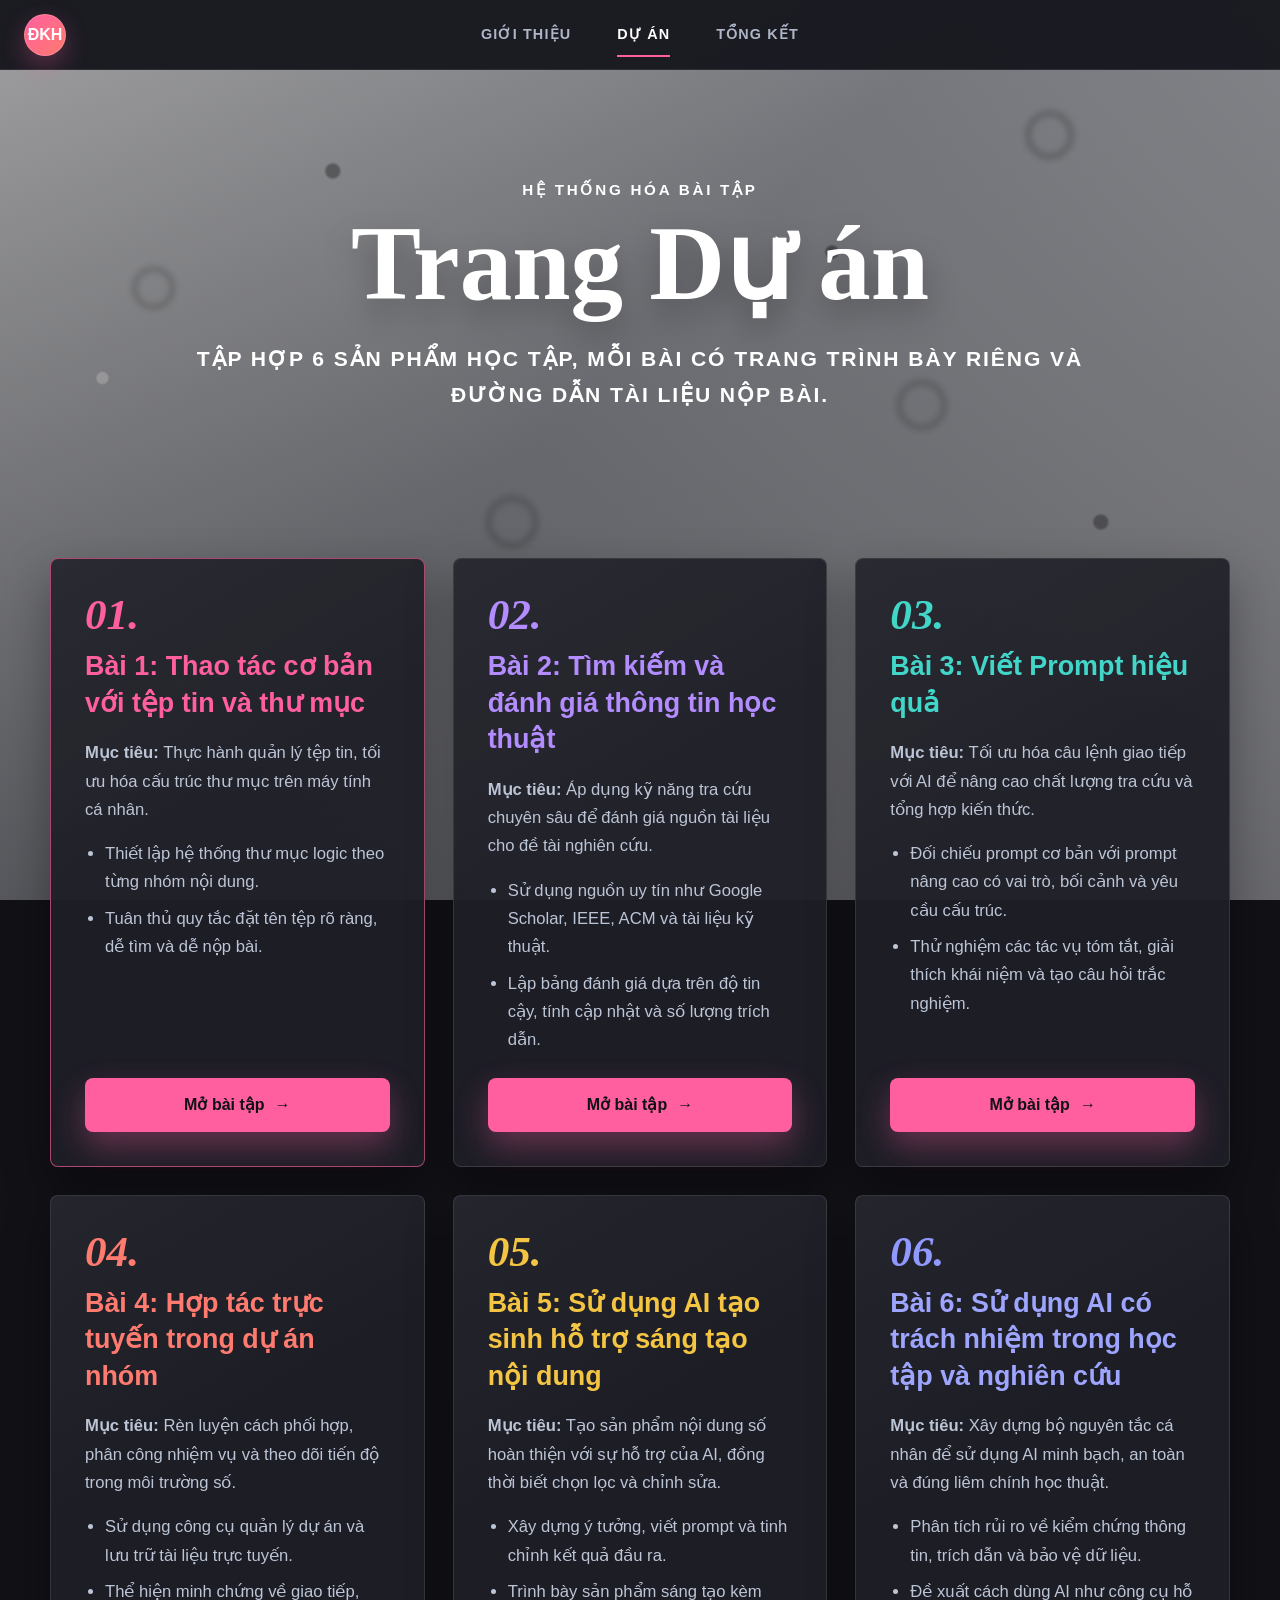
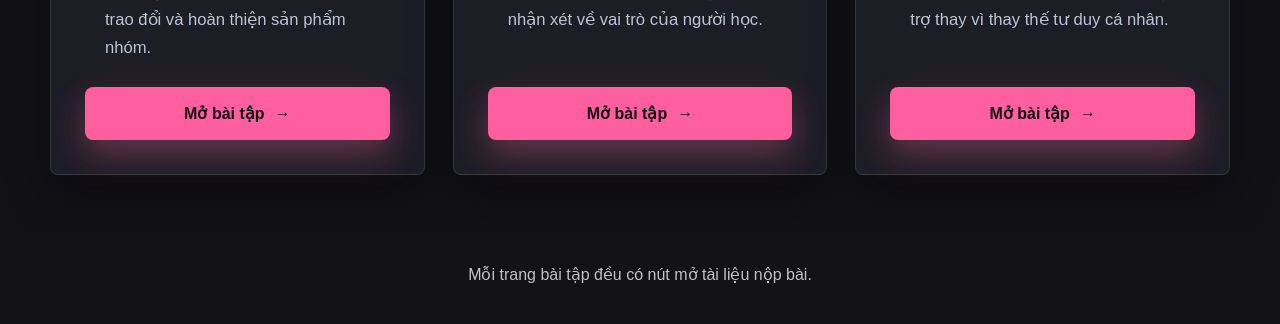
==== projects.html @ 490642c5 "Add portfolio site with pages, styles, and scripts Add a complete portfolio website: index, projects" ====
<!DOCTYPE html>
<html lang="vi">
  <head>
    <meta charset="UTF-8" />
    <meta name="viewport" content="width=device-width, initial-scale=1.0" />
    <title>Dự án | Đào Khánh Huyền</title>
    <link rel="stylesheet" href="assets/styles.css" />
  </head>
  <body>
    <nav class="site-nav" aria-label="Điều hướng chính">
      <a class="brand" href="index.html" aria-label="Trang giới thiệu">ĐKH</a>
      <button class="nav-toggle" type="button" aria-label="Mở menu" aria-expanded="false">☰</button>
      <div class="nav-links">
        <a href="index.html">Giới thiệu</a>
        <a class="active" href="projects.html">Dự án</a>
        <a href="summary.html">Tổng kết</a>
      </div>
    </nav>

    <header class="hero compact page-shell">
      <p class="eyebrow">Hệ thống hóa bài tập</p>
      <h1 class="page-title">Trang Dự án</h1>
      <p class="subtitle">Tập hợp 6 sản phẩm học tập, mỗi bài có trang trình bày riêng và đường dẫn tài liệu nộp bài.</p>
    </header>

    <main class="section page-shell">
      <div class="project-grid">
        <article class="project-card">
          <div>
            <span class="number">01.</span>
            <h2>Bài 1: Thao tác cơ bản với tệp tin và thư mục</h2>
            <p><strong>Mục tiêu:</strong> Thực hành quản lý tệp tin, tối ưu hóa cấu trúc thư mục trên máy tính cá nhân.</p>
            <ul>
              <li>Thiết lập hệ thống thư mục logic theo từng nhóm nội dung.</li>
              <li>Tuân thủ quy tắc đặt tên tệp rõ ràng, dễ tìm và dễ nộp bài.</li>
            </ul>
          </div>
          <div class="card-action">
            <a class="button" href="assignments/bai-1.html">Mở bài tập <span aria-hidden="true">→</span></a>
          </div>
        </article>

        <article class="project-card">
          <div>
            <span class="number">02.</span>
            <h2>Bài 2: Tìm kiếm và đánh giá thông tin học thuật</h2>
            <p><strong>Mục tiêu:</strong> Áp dụng kỹ năng tra cứu chuyên sâu để đánh giá nguồn tài liệu cho đề tài nghiên cứu.</p>
            <ul>
              <li>Sử dụng nguồn uy tín như Google Scholar, IEEE, ACM và tài liệu kỹ thuật.</li>
              <li>Lập bảng đánh giá dựa trên độ tin cậy, tính cập nhật và số lượng trích dẫn.</li>
            </ul>
          </div>
          <div class="card-action">
            <a class="button" href="assignments/bai-2.html">Mở bài tập <span aria-hidden="true">→</span></a>
          </div>
        </article>

        <article class="project-card">
          <div>
            <span class="number">03.</span>
            <h2>Bài 3: Viết Prompt hiệu quả</h2>
            <p><strong>Mục tiêu:</strong> Tối ưu hóa câu lệnh giao tiếp với AI để nâng cao chất lượng tra cứu và tổng hợp kiến thức.</p>
            <ul>
              <li>Đối chiếu prompt cơ bản với prompt nâng cao có vai trò, bối cảnh và yêu cầu cấu trúc.</li>
              <li>Thử nghiệm các tác vụ tóm tắt, giải thích khái niệm và tạo câu hỏi trắc nghiệm.</li>
            </ul>
          </div>
          <div class="card-action">
            <a class="button" href="assignments/bai-3.html">Mở bài tập <span aria-hidden="true">→</span></a>
          </div>
        </article>

        <article class="project-card">
          <div>
            <span class="number">04.</span>
            <h2>Bài 4: Hợp tác trực tuyến trong dự án nhóm</h2>
            <p><strong>Mục tiêu:</strong> Rèn luyện cách phối hợp, phân công nhiệm vụ và theo dõi tiến độ trong môi trường số.</p>
            <ul>
              <li>Sử dụng công cụ quản lý dự án và lưu trữ tài liệu trực tuyến.</li>
              <li>Thể hiện minh chứng về giao tiếp, trao đổi và hoàn thiện sản phẩm nhóm.</li>
            </ul>
          </div>
          <div class="card-action">
            <a class="button" href="assignments/bai-4.html">Mở bài tập <span aria-hidden="true">→</span></a>
          </div>
        </article>

        <article class="project-card">
          <div>
            <span class="number">05.</span>
            <h2>Bài 5: Sử dụng AI tạo sinh hỗ trợ sáng tạo nội dung</h2>
            <p><strong>Mục tiêu:</strong> Tạo sản phẩm nội dung số hoàn thiện với sự hỗ trợ của AI, đồng thời biết chọn lọc và chỉnh sửa.</p>
            <ul>
              <li>Xây dựng ý tưởng, viết prompt và tinh chỉnh kết quả đầu ra.</li>
              <li>Trình bày sản phẩm sáng tạo kèm nhận xét về vai trò của người học.</li>
            </ul>
          </div>
          <div class="card-action">
            <a class="button" href="assignments/bai-5.html">Mở bài tập <span aria-hidden="true">→</span></a>
          </div>
        </article>

        <article class="project-card">
          <div>
            <span class="number">06.</span>
            <h2>Bài 6: Sử dụng AI có trách nhiệm trong học tập và nghiên cứu</h2>
            <p><strong>Mục tiêu:</strong> Xây dựng bộ nguyên tắc cá nhân để sử dụng AI minh bạch, an toàn và đúng liêm chính học thuật.</p>
            <ul>
              <li>Phân tích rủi ro về kiểm chứng thông tin, trích dẫn và bảo vệ dữ liệu.</li>
              <li>Đề xuất cách dùng AI như công cụ hỗ trợ thay vì thay thế tư duy cá nhân.</li>
            </ul>
          </div>
          <div class="card-action">
            <a class="button" href="assignments/bai-6.html">Mở bài tập <span aria-hidden="true">→</span></a>
          </div>
        </article>
      </div>
    </main>

    <p class="footer-note">Mỗi trang bài tập đều có nút mở tài liệu nộp bài.</p>
    <script src="assets/script.js"></script>
  </body>
</html>
---- assets/styles.css ----
:root {
  --bg: #17171d;
  --panel: rgba(31, 31, 39, 0.94);
  --panel-soft: rgba(255, 255, 255, 0.08);
  --ink: #f7f2f7;
  --muted: #bcc5d6;
  --muted-2: #8f99ad;
  --rose: #ff5f9f;
  --rose-strong: #ff2f82;
  --coral: #ff7a6f;
  --teal: #42d6c9;
  --amber: #f4c542;
  --violet: #b38cff;
  --line: rgba(255, 255, 255, 0.14);
  --shadow: 0 24px 70px rgba(0, 0, 0, 0.34);
  --radius: 8px;
  --max: 1180px;
}

* {
  box-sizing: border-box;
}

html {
  scroll-behavior: smooth;
}

body {
  min-height: 100vh;
  margin: 0;
  font-family: "Inter", "Segoe UI", Arial, sans-serif;
  color: var(--ink);
  background: #111116;
  line-height: 1.7;
}

body::before,
body::after {
  position: fixed;
  inset: 0;
  z-index: -2;
  content: "";
  pointer-events: none;
}

body::before {
  background:
    linear-gradient(rgba(20, 20, 25, 0.22), rgba(20, 20, 25, 0.5)),
    radial-gradient(circle at 8% 42%, rgba(255, 255, 255, 0.52) 0 5px, transparent 7px),
    radial-gradient(circle at 26% 19%, rgba(0, 0, 0, 0.35) 0 6px, transparent 9px),
    radial-gradient(circle at 65% 28%, rgba(0, 0, 0, 0.42) 0 5px, transparent 8px),
    radial-gradient(circle at 86% 58%, rgba(0, 0, 0, 0.34) 0 6px, transparent 9px),
    radial-gradient(circle at 14% 76%, rgba(255, 255, 255, 0.4) 0 4px, transparent 7px),
    linear-gradient(135deg, #c8c8c8 0%, #96989d 45%, #bdbec1 100%);
  filter: grayscale(0.08);
}

body::after {
  z-index: -1;
  background:
    radial-gradient(circle at 12% 32%, transparent 0 16px, rgba(0, 0, 0, 0.28) 17px 21px, transparent 22px),
    radial-gradient(circle at 40% 58%, transparent 0 20px, rgba(0, 0, 0, 0.24) 21px 26px, transparent 27px),
    radial-gradient(circle at 72% 45%, transparent 0 19px, rgba(0, 0, 0, 0.24) 20px 25px, transparent 26px),
    radial-gradient(circle at 82% 15%, transparent 0 18px, rgba(0, 0, 0, 0.28) 19px 24px, transparent 25px);
  filter: blur(3px);
  opacity: 0.72;
}

a {
  color: inherit;
  text-decoration: none;
}

img {
  display: block;
  max-width: 100%;
}

.site-nav {
  position: sticky;
  top: 0;
  z-index: 20;
  display: flex;
  align-items: center;
  justify-content: center;
  min-height: 70px;
  padding: 0 24px;
  background: rgba(25, 25, 32, 0.98);
  border-bottom: 1px solid rgba(255, 255, 255, 0.08);
  backdrop-filter: blur(16px);
}

.brand {
  position: absolute;
  left: 24px;
  display: inline-grid;
  place-items: center;
  width: 42px;
  height: 42px;
  border: 1px solid rgba(255, 255, 255, 0.18);
  border-radius: 50%;
  color: #fff;
  font-weight: 900;
  letter-spacing: 0;
  background: linear-gradient(135deg, var(--rose), var(--coral));
  box-shadow: 0 10px 24px rgba(255, 95, 159, 0.28);
}

.nav-links {
  display: flex;
  align-items: center;
  justify-content: center;
  gap: clamp(20px, 4vw, 46px);
}

.nav-links a {
  position: relative;
  color: #aeb6c8;
  font-size: 0.9rem;
  font-weight: 800;
  letter-spacing: 0.08em;
  text-transform: uppercase;
}

.nav-links a::after {
  position: absolute;
  right: 0;
  bottom: -10px;
  left: 0;
  height: 2px;
  content: "";
  background: var(--rose);
  transform: scaleX(0);
  transform-origin: center;
  transition: transform 180ms ease;
}

.nav-links a:hover,
.nav-links a.active {
  color: #fff;
}

.nav-links a:hover::after,
.nav-links a.active::after {
  transform: scaleX(1);
}

.nav-toggle {
  position: absolute;
  right: 16px;
  display: none;
  width: 42px;
  height: 42px;
  border: 1px solid rgba(255, 255, 255, 0.14);
  border-radius: var(--radius);
  color: #fff;
  background: rgba(255, 255, 255, 0.08);
  cursor: pointer;
}

.page-shell {
  width: min(var(--max), calc(100% - 40px));
  margin: 0 auto;
}

.hero {
  display: grid;
  min-height: calc(100vh - 70px);
  align-content: center;
  padding: 74px 0 44px;
  text-align: center;
}

.hero.compact {
  min-height: 430px;
  padding-top: 64px;
}

.eyebrow {
  margin: 0 0 12px;
  color: #fff;
  font-size: 0.95rem;
  font-weight: 900;
  letter-spacing: 0.18em;
  text-transform: uppercase;
}

.hero h1,
.page-title {
  margin: 0;
  color: #fff;
  font-family: Georgia, "Times New Roman", serif;
  font-size: clamp(3.1rem, 8.2vw, 7.4rem);
  font-weight: 900;
  line-height: 0.94;
  text-shadow: 0 14px 32px rgba(0, 0, 0, 0.28);
}

.hero .script {
  display: block;
  margin-top: 8px;
  color: var(--rose);
  font-style: italic;
}

.subtitle {
  max-width: 900px;
  margin: 28px auto 0;
  color: #fff;
  font-size: clamp(1rem, 1.7vw, 1.32rem);
  font-weight: 900;
  letter-spacing: 0.09em;
  text-transform: uppercase;
}

.badges {
  display: flex;
  flex-wrap: wrap;
  justify-content: center;
  gap: 14px;
  margin: 34px 0 42px;
}

.badge {
  display: inline-flex;
  align-items: center;
  min-height: 45px;
  padding: 8px 20px;
  border-radius: 999px;
  color: #fff;
  font-weight: 900;
  background: rgba(23, 23, 29, 0.52);
  border: 1px solid rgba(255, 255, 255, 0.12);
  backdrop-filter: blur(12px);
}

.hero-card,
.paper-panel,
.summary-card {
  overflow: hidden;
  border: 1px solid rgba(255, 255, 255, 0.1);
  border-radius: var(--radius);
  background:
    linear-gradient(135deg, rgba(255, 255, 255, 0.04), transparent 35%),
    var(--panel);
  box-shadow: var(--shadow);
}

.hero-card {
  width: min(980px, 100%);
  margin: 0 auto;
  padding: clamp(26px, 4vw, 48px);
  text-align: left;
}

.hero-card h2,
.paper-panel h2,
.summary-card h2 {
  margin: 0 0 14px;
  color: var(--rose);
  font-size: clamp(1.34rem, 2.2vw, 1.75rem);
  line-height: 1.25;
}

.hero-card p,
.paper-panel p,
.summary-card p,
.project-card p,
.project-card li,
.detail-list li {
  color: var(--muted);
  font-size: 1.04rem;
}

.hero-card p {
  margin: 0 0 24px;
}

.hero-card p:last-child {
  margin-bottom: 0;
}

.cta-row {
  display: flex;
  flex-wrap: wrap;
  gap: 12px;
  margin-top: 28px;
}

.button {
  display: inline-flex;
  align-items: center;
  justify-content: center;
  gap: 10px;
  min-height: 52px;
  padding: 12px 22px;
  border: 1px solid transparent;
  border-radius: var(--radius);
  color: #111116;
  font-weight: 900;
  background: var(--rose);
  box-shadow: 0 14px 32px rgba(255, 95, 159, 0.32);
  transition:
    transform 160ms ease,
    box-shadow 160ms ease,
    background 160ms ease;
}

.button:hover {
  transform: translateY(-2px);
  background: #ff86b7;
  box-shadow: 0 18px 42px rgba(255, 95, 159, 0.4);
}

.button.secondary {
  color: #fff;
  background: rgba(255, 255, 255, 0.07);
  border-color: rgba(255, 255, 255, 0.15);
  box-shadow: none;
}

.button.secondary:hover {
  background: rgba(255, 255, 255, 0.12);
}

.section {
  padding: 58px 0;
}

.section:last-child {
  padding-bottom: 86px;
}

.section-header {
  max-width: 820px;
  margin: 0 auto 38px;
  text-align: center;
}

.section-header h2 {
  margin: 0;
  color: #fff;
  font-size: clamp(2rem, 5.5vw, 3.8rem);
  line-height: 1.05;
  text-transform: uppercase;
}

.section-header p {
  margin: 16px 0 0;
  color: #e7e1e7;
  font-size: 1.08rem;
}

.skill-grid,
.summary-grid {
  display: grid;
  grid-template-columns: repeat(3, minmax(0, 1fr));
  gap: 18px;
}

.skill-tile,
.summary-card {
  min-height: 100%;
  padding: 24px;
}

.skill-tile {
  border-radius: var(--radius);
  color: #fff;
  background: rgba(23, 23, 29, 0.76);
  border: 1px solid rgba(255, 255, 255, 0.1);
  backdrop-filter: blur(8px);
}

.skill-tile strong {
  display: block;
  margin-bottom: 8px;
  color: var(--rose);
  font-size: 1.08rem;
}

.skill-tile p {
  margin: 0;
  color: var(--muted);
}

.project-grid {
  display: grid;
  grid-template-columns: repeat(3, minmax(0, 1fr));
  gap: 28px;
}

.project-card {
  display: flex;
  min-height: 460px;
  flex-direction: column;
  justify-content: space-between;
  padding: clamp(24px, 3vw, 34px);
  border: 1px solid rgba(255, 255, 255, 0.1);
  border-radius: var(--radius);
  background:
    linear-gradient(150deg, rgba(255, 255, 255, 0.035), transparent 42%),
    rgba(31, 31, 39, 0.95);
  box-shadow: 0 20px 48px rgba(0, 0, 0, 0.32);
}

.project-card:nth-child(1) {
  border-color: rgba(255, 95, 159, 0.62);
}

.project-card:nth-child(2) .number {
  color: var(--violet);
}

.project-card:nth-child(3) .number {
  color: var(--teal);
}

.project-card:nth-child(4) .number {
  color: var(--coral);
}

.project-card:nth-child(5) .number {
  color: var(--amber);
}

.project-card:nth-child(6) .number {
  color: #8f99ff;
}

.number {
  display: block;
  margin-bottom: 12px;
  color: var(--rose);
  font-family: Georgia, "Times New Roman", serif;
  font-size: 2.7rem;
  font-style: italic;
  font-weight: 900;
  line-height: 1;
}

.project-card h2 {
  min-height: 72px;
  margin: 0 0 18px;
  color: var(--rose);
  font-size: clamp(1.35rem, 2.1vw, 1.72rem);
  line-height: 1.36;
}

.project-card:nth-child(2) h2 {
  color: var(--violet);
}

.project-card:nth-child(3) h2 {
  color: var(--teal);
}

.project-card:nth-child(4) h2 {
  color: var(--coral);
}

.project-card:nth-child(5) h2 {
  color: var(--amber);
}

.project-card:nth-child(6) h2 {
  color: #9da5ff;
}

.project-card p {
  margin: 0 0 16px;
}

.project-card ul,
.detail-list {
  margin: 0;
  padding-left: 20px;
}

.project-card li + li,
.detail-list li + li {
  margin-top: 8px;
}

.card-action {
  margin-top: 24px;
}

.card-action .button {
  width: 100%;
}

.paper-panel {
  padding: clamp(24px, 4vw, 44px);
}

.paper-panel + .paper-panel {
  margin-top: 24px;
}

.detail-layout {
  display: grid;
  grid-template-columns: minmax(0, 1fr);
  gap: 24px;
  padding-bottom: 86px;
}

.detail-grid {
  display: grid;
  grid-template-columns: repeat(2, minmax(0, 1fr));
  gap: 24px;
}

.callout {
  padding: 20px;
  border-left: 4px solid var(--rose);
  border-radius: var(--radius);
  background: rgba(255, 95, 159, 0.1);
}

.callout p {
  margin: 0;
}

.visual-frame {
  overflow: hidden;
  margin-top: 20px;
  border: 1px solid rgba(255, 255, 255, 0.16);
  border-radius: var(--radius);
  background: rgba(255, 255, 255, 0.06);
}

.visual-frame img {
  width: 100%;
  aspect-ratio: 16 / 9;
  object-fit: cover;
}

.resource-actions {
  display: flex;
  flex-wrap: wrap;
  gap: 12px;
  margin-top: 28px;
  padding-top: 24px;
  border-top: 1px solid var(--line);
}

.summary-grid {
  align-items: stretch;
}

.summary-card h2 {
  min-height: 64px;
}

.summary-card ul {
  margin: 0;
  padding-left: 20px;
}

.summary-card li {
  color: var(--muted);
}

.summary-card li + li {
  margin-top: 8px;
}

.footer-note {
  margin: 0;
  padding: 28px 20px 36px;
  color: rgba(255, 255, 255, 0.75);
  text-align: center;
  background: rgba(19, 19, 25, 0.7);
}

@media (max-width: 980px) {
  .project-grid,
  .skill-grid,
  .summary-grid,
  .detail-grid {
    grid-template-columns: repeat(2, minmax(0, 1fr));
  }

  .project-card {
    min-height: 430px;
  }
}

@media (max-width: 720px) {
  .site-nav {
    justify-content: flex-start;
  }

  .brand {
    position: static;
  }

  .nav-toggle {
    display: inline-grid;
    place-items: center;
  }

  .nav-links {
    position: absolute;
    top: 70px;
    right: 16px;
    left: 16px;
    display: none;
    flex-direction: column;
    align-items: stretch;
    gap: 0;
    padding: 10px;
    border: 1px solid rgba(255, 255, 255, 0.14);
    border-radius: var(--radius);
    background: rgba(25, 25, 32, 0.98);
    box-shadow: var(--shadow);
  }

  .site-nav.open .nav-links {
    display: flex;
  }

  .nav-links a {
    padding: 12px;
  }

  .nav-links a::after {
    display: none;
  }

  .page-shell {
    width: min(100% - 28px, var(--max));
  }

  .hero {
    min-height: auto;
    padding: 54px 0 34px;
  }

  .hero h1,
  .page-title {
    font-size: clamp(3rem, 16vw, 4.8rem);
  }

  .subtitle {
    letter-spacing: 0.04em;
  }

  .project-grid,
  .skill-grid,
  .summary-grid,
  .detail-grid {
    grid-template-columns: 1fr;
  }

  .project-card {
    min-height: auto;
  }

  .project-card h2,
  .summary-card h2 {
    min-height: auto;
  }

  .button {
    width: 100%;
  }
}
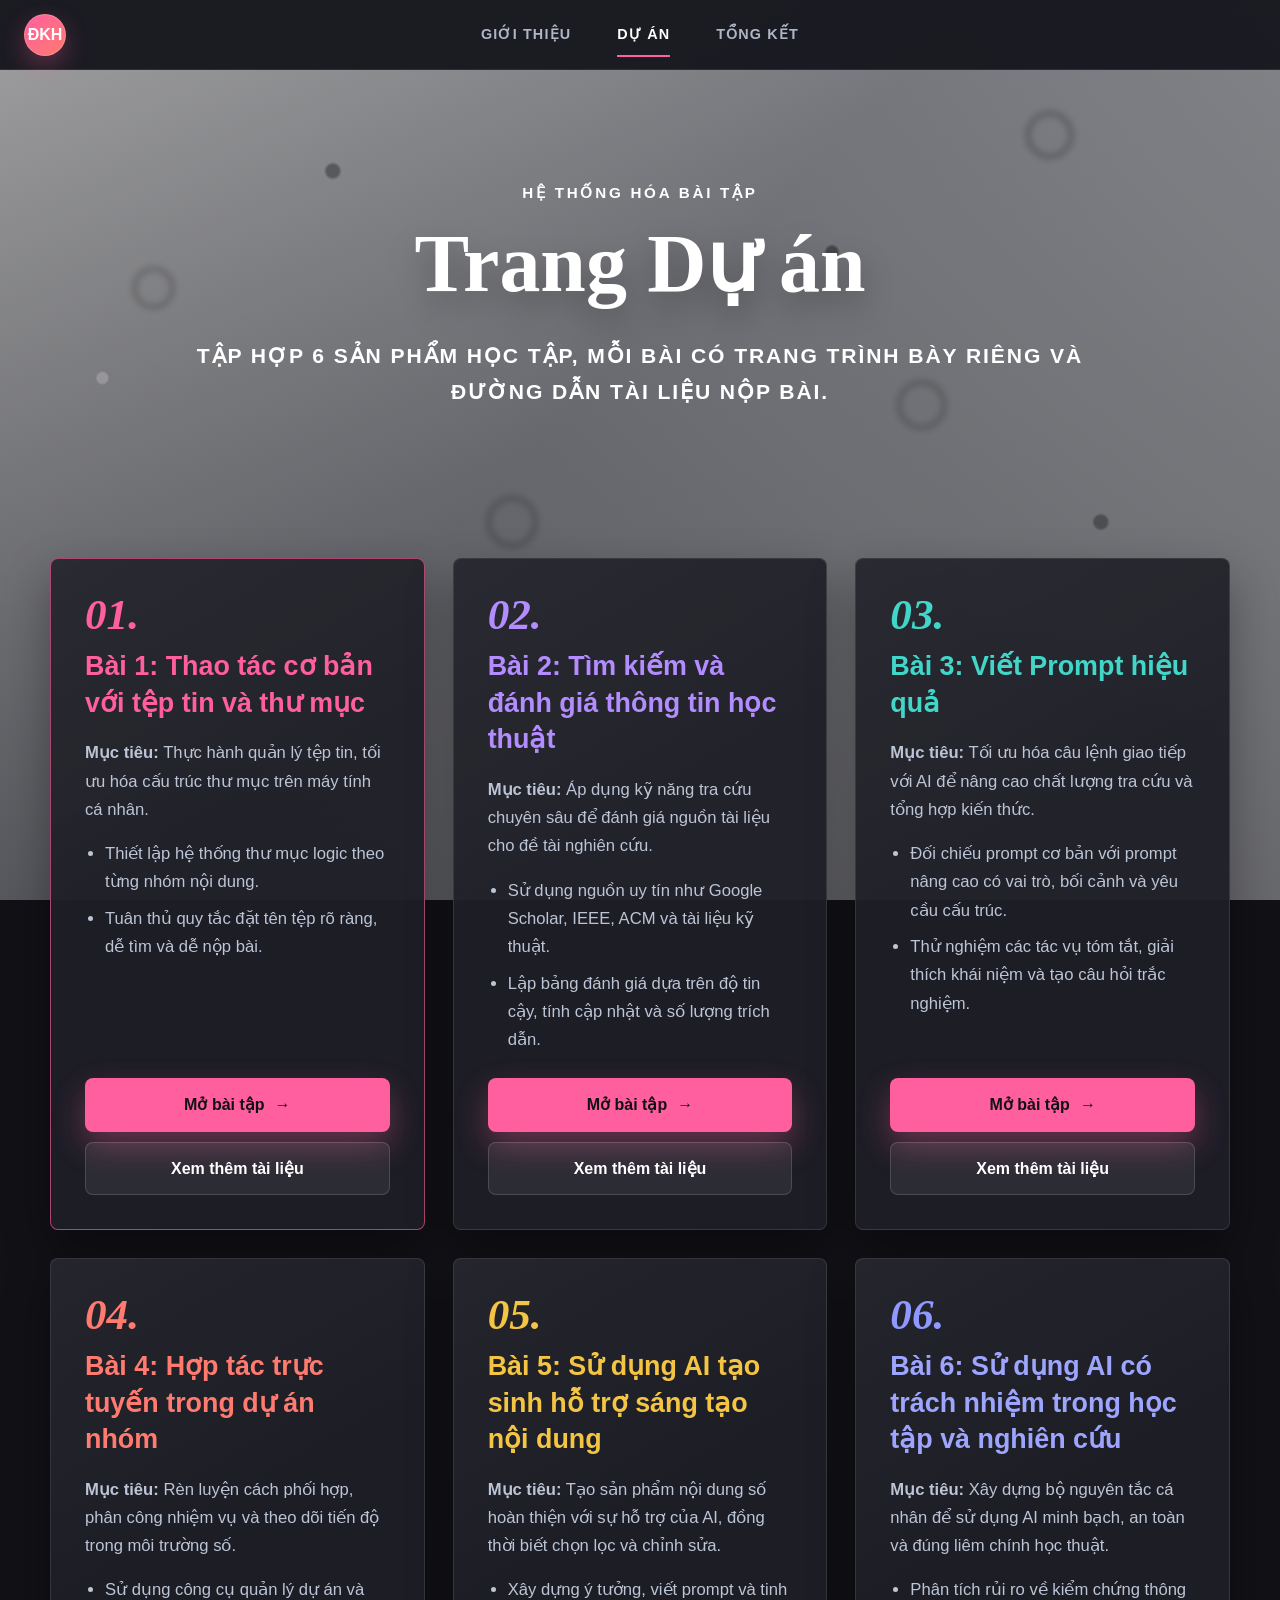
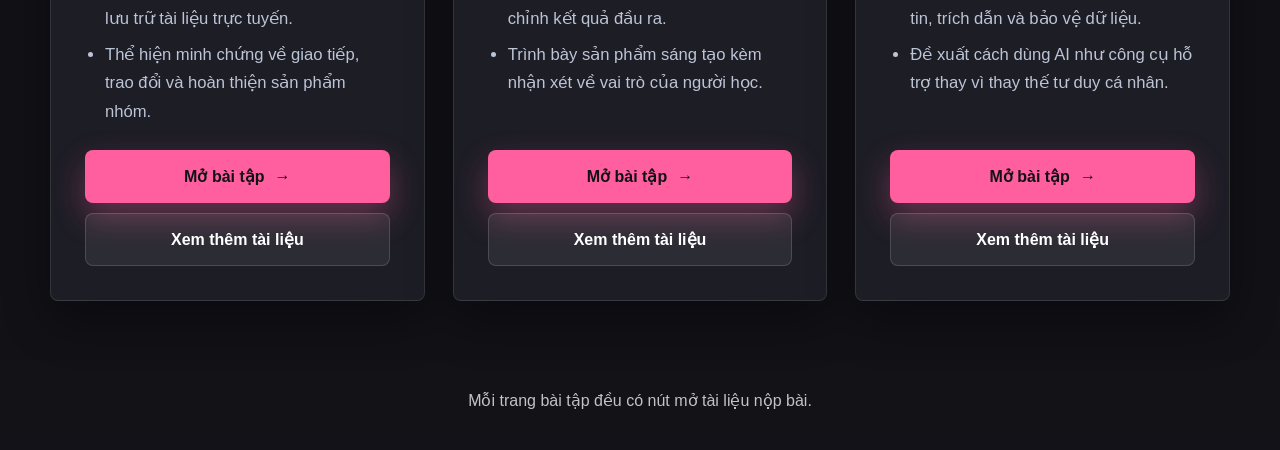
==== commit c6f457d5: "all change" ====
--- a/projects.html
+++ b/projects.html
@@ -37,6 +37,7 @@
           </div>
           <div class="card-action">
             <a class="button" href="assignments/bai-1.html">Mở bài tập <span aria-hidden="true">→</span></a>
+            <a class="button secondary" href="https://docs.google.com/document/d/1MjOAbmlNB0-4RO-rgjYv5rE2F9lvvDWo/edit?usp=sharing&amp;ouid=102903290888469062485&amp;rtpof=true&amp;sd=true" target="_blank" rel="noopener noreferrer">Xem thêm tài liệu</a>
           </div>
         </article>
 
@@ -52,6 +53,7 @@
           </div>
           <div class="card-action">
             <a class="button" href="assignments/bai-2.html">Mở bài tập <span aria-hidden="true">→</span></a>
+            <a class="button secondary" href="https://docs.google.com/document/d/19W9mAZvaQXZY4xVODpZvbNXpVR2LPE/edit?usp=sharing&amp;ouid=102903290888469062485&amp;rtpof=true&amp;sd=true" target="_blank" rel="noopener noreferrer">Xem thêm tài liệu</a>
           </div>
         </article>
 
@@ -67,6 +69,7 @@
           </div>
           <div class="card-action">
             <a class="button" href="assignments/bai-3.html">Mở bài tập <span aria-hidden="true">→</span></a>
+            <a class="button secondary" href="https://docs.google.com/document/d/1Xz3Qn-mzqnoOQ8UIiEOSWDjVzcJrMR/edit?usp=sharing&amp;ouid=102903290888469062485&amp;rtpof=true&amp;sd=true" target="_blank" rel="noopener noreferrer">Xem thêm tài liệu</a>
           </div>
         </article>
 
@@ -82,6 +85,7 @@
           </div>
           <div class="card-action">
             <a class="button" href="assignments/bai-4.html">Mở bài tập <span aria-hidden="true">→</span></a>
+            <a class="button secondary" href="https://docs.google.com/document/d/1vrLMXkYNmKxgUvjidBJKxg2Ee8q3ZFh/edit?usp=sharing&amp;ouid=102903290888469062485&amp;rtpof=true&amp;sd=true" target="_blank" rel="noopener noreferrer">Xem thêm tài liệu</a>
           </div>
         </article>
 
@@ -97,6 +101,7 @@
           </div>
           <div class="card-action">
             <a class="button" href="assignments/bai-5.html">Mở bài tập <span aria-hidden="true">→</span></a>
+            <a class="button secondary" href="https://docs.google.com/document/d/1HiPX3F-uKHyMEGHNmYIS3Nr28rB8VAu/edit?usp=sharing&amp;ouid=102903290888469062485&amp;rtpof=true&amp;sd=true" target="_blank" rel="noopener noreferrer">Xem thêm tài liệu</a>
           </div>
         </article>
 
@@ -112,6 +117,7 @@
           </div>
           <div class="card-action">
             <a class="button" href="assignments/bai-6.html">Mở bài tập <span aria-hidden="true">→</span></a>
+            <a class="button secondary" href="https://docs.google.com/document/d/14ZSPfIS8LbEd4lvr3RTZJY0Mkbx_RP2m/edit?usp=sharing&amp;ouid=102903290888469062485&amp;rtpof=true&amp;sd=true" target="_blank" rel="noopener noreferrer">Xem thêm tài liệu</a>
           </div>
         </article>
       </div>
@@ -121,4 +127,3 @@
     <script src="assets/script.js"></script>
   </body>
 </html>
-
--- a/assets/styles.css
+++ b/assets/styles.css
@@ -32,6 +32,7 @@
   color: var(--ink);
   background: #111116;
   line-height: 1.7;
+  overflow-x: hidden;
 }
 
 body::before,
@@ -189,10 +190,12 @@
 .page-title {
   margin: 0;
   color: #fff;
-  font-family: Georgia, "Times New Roman", serif;
-  font-size: clamp(3.1rem, 8.2vw, 7.4rem);
+  font-family: "Times New Roman", Georgia, serif;
+  font-size: clamp(2.7rem, 6.4vw, 5.9rem);
   font-weight: 900;
-  line-height: 0.94;
+  line-height: 1.12;
+  overflow-wrap: anywhere;
+  text-wrap: balance;
   text-shadow: 0 14px 32px rgba(0, 0, 0, 0.28);
 }
 
@@ -200,6 +203,7 @@
   display: block;
   margin-top: 8px;
   color: var(--rose);
+  font-size: 0.92em;
   font-style: italic;
 }
 
@@ -483,6 +487,8 @@
 }
 
 .card-action {
+  display: grid;
+  gap: 10px;
   margin-top: 24px;
 }
 
@@ -640,7 +646,7 @@
 
   .hero h1,
   .page-title {
-    font-size: clamp(3rem, 16vw, 4.8rem);
+    font-size: clamp(2.45rem, 12vw, 3.9rem);
   }
 
   .subtitle {
@@ -667,4 +673,3 @@
     width: 100%;
   }
 }
-
